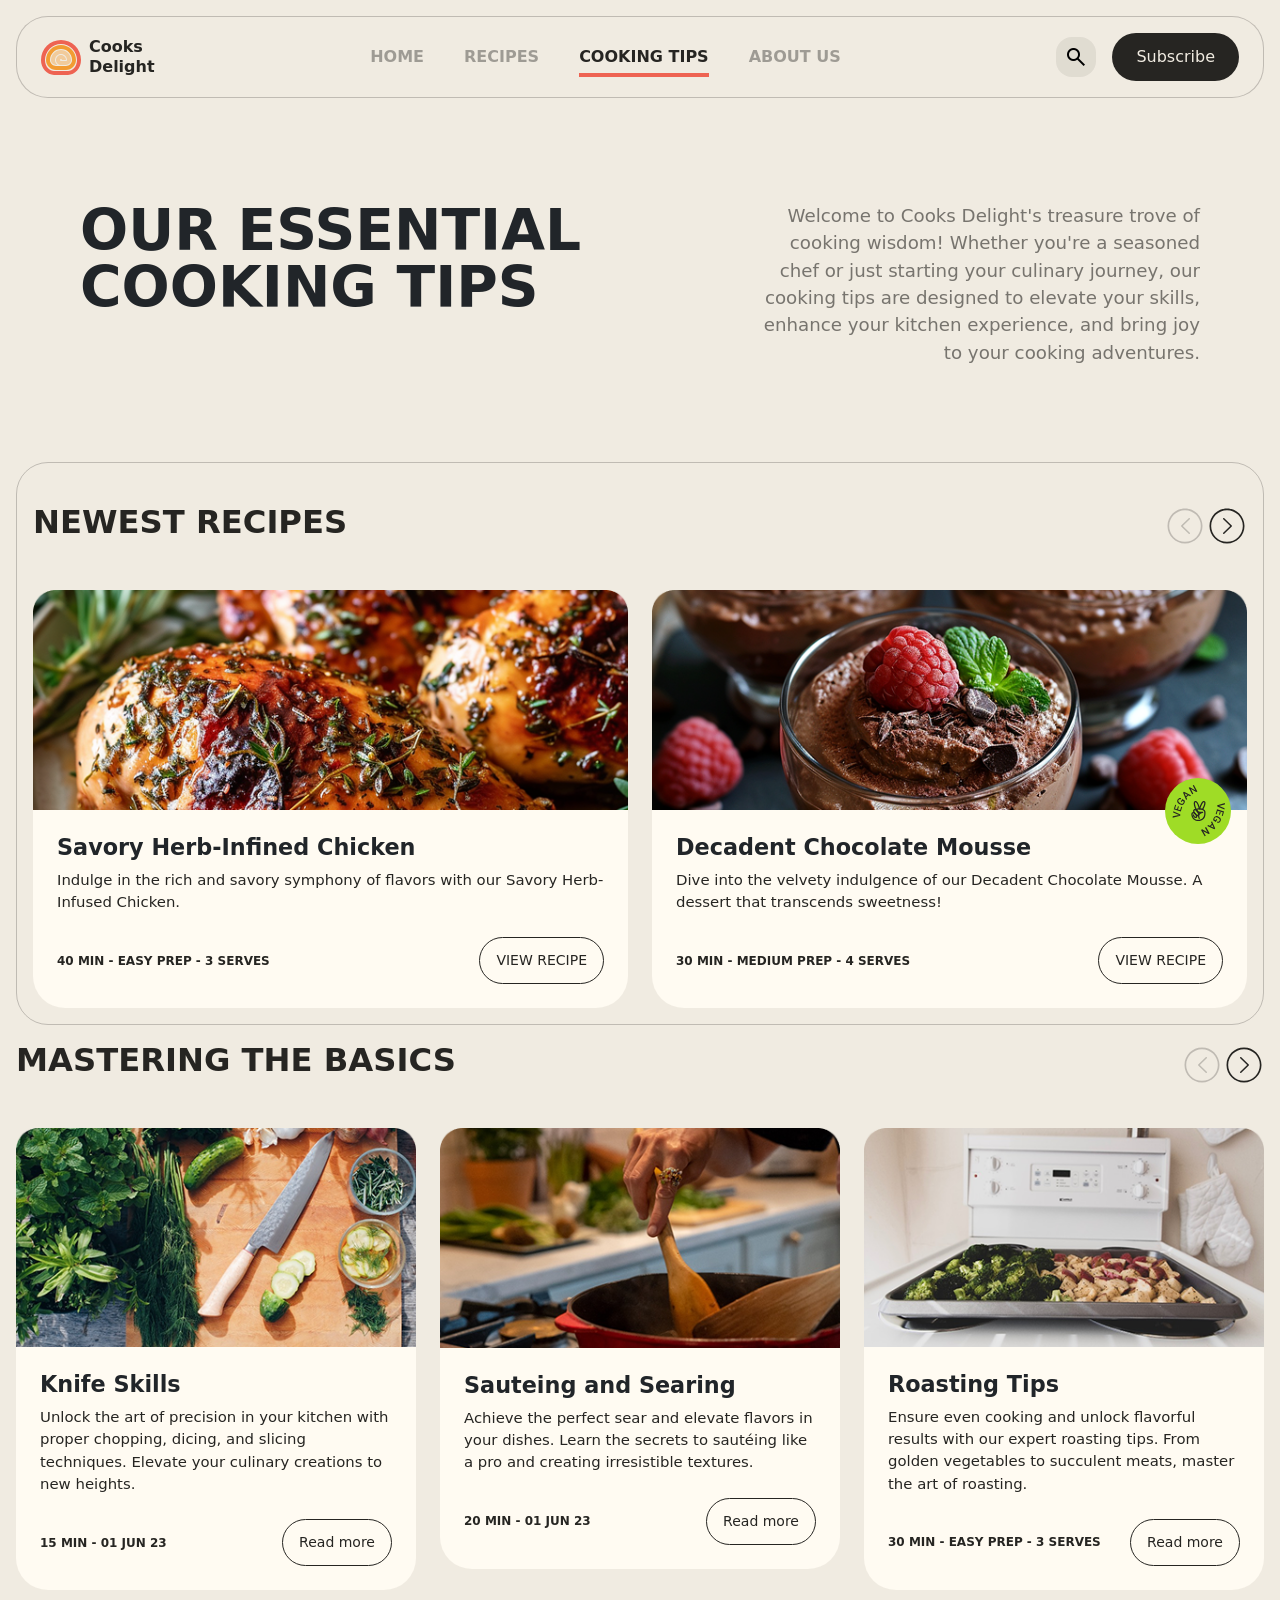
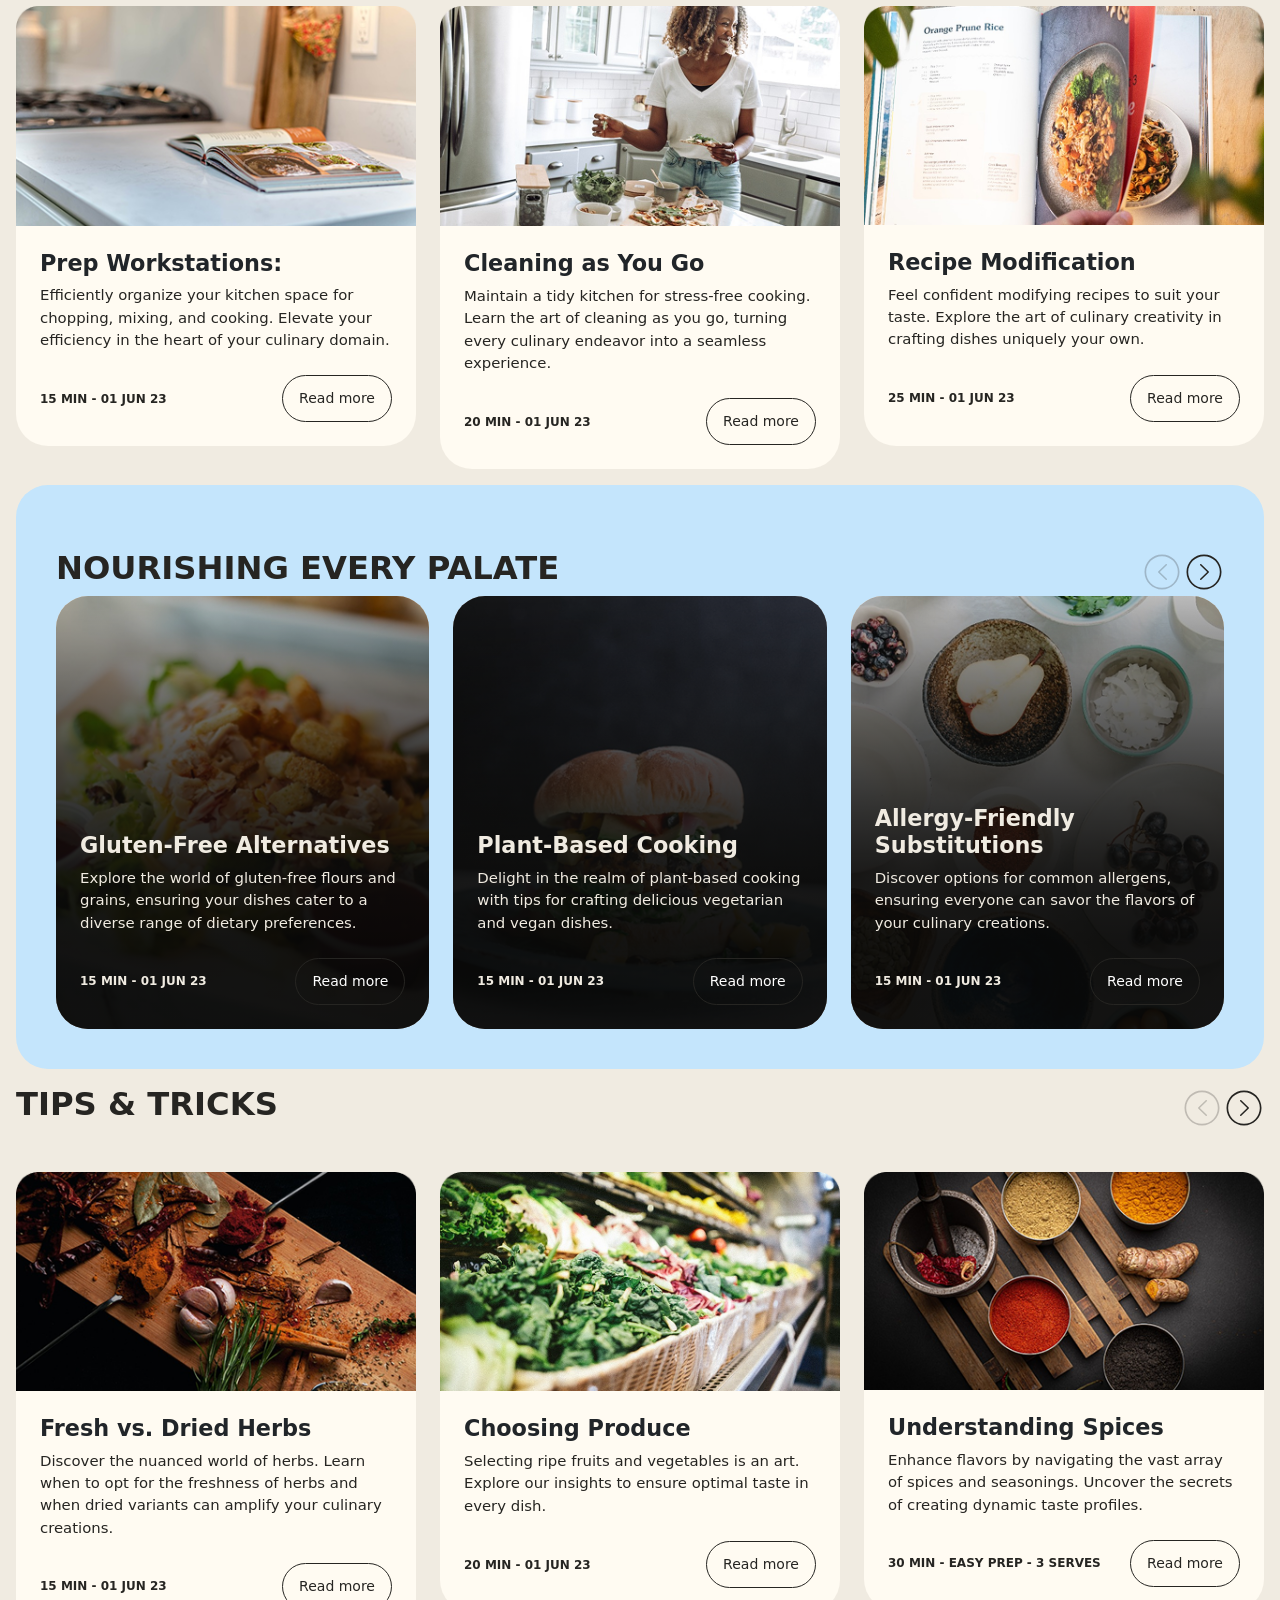
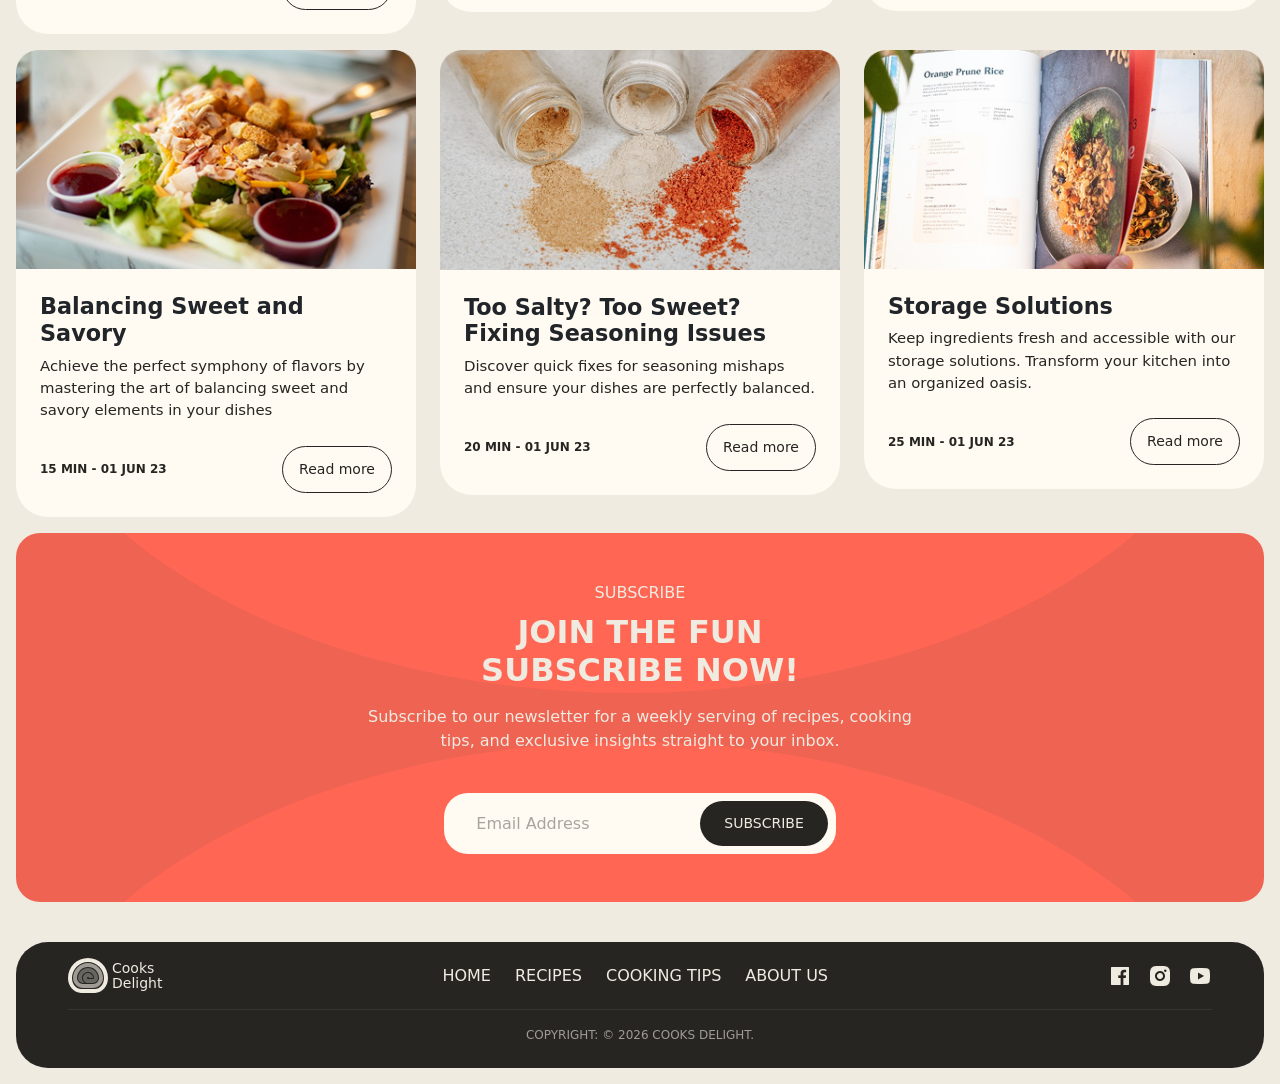
==== cookingtips.html @ 8708dc74 "Add cooking tips page" ====
<!doctype html>
<html lang="en">

<head>
    <meta charset="UTF-8" />
    <meta name="viewport" content="width=device-width, initial-scale=1.0" />
    <link rel="icon" href="img/logo.svg" type="image/x-icon" />
    <title>Cooks Delight</title>
    <link href="https://cdn.jsdelivr.net/npm/bootstrap@5.3.8/dist/css/bootstrap.min.css" rel="stylesheet"
        integrity="sha384-sRIl4kxILFvY47J16cr9ZwB07vP4J8+LH7qKQnuqkuIAvNWLzeN8tE5YBujZqJLB" crossorigin="anonymous" />
    <link
        href="https://fonts.googleapis.com/css2?family=Material+Symbols+Outlined:wght,FILL@100..700,0..1&amp;display=swap"
        rel="stylesheet" />
    <link
        href="https://fonts.googleapis.com/css2?family=Material+Symbols+Outlined:wght,FILL@100..700,0..1&amp;display=swap"
        rel="stylesheet" />
    <link rel="stylesheet" href="css/style.css" />
</head>

<body>
    <header class="position-sticky w-100 top-0 p-3">
        <div class="mobile-nav d-lg-none">
            <div class="mobile-menu d-lg-none">
                <div class="mobile-menu-body">
                    <nav class="w-100">
                        <ul class="p-0">
                            <li>
                                <a href="index.html" class="text-uppercase">Home</a>
                            </li>
                            <li>
                                <a href="recipes.html" class="text-uppercase">Recipes</a>
                            </li>
                            <li>
                                <a href="cookingtips.html" class="text-uppercase active">Cooking tips</a>
                            </li>
                            <li>
                                <a href="aboutus.html" class="text-uppercase">About us</a>
                            </li>
                        </ul>
                    </nav>
                    <div class="d-flex justify-content-center align-items-center gap-3">
                        <button class="btn-mobile d-flex justify-content-center align-items-center">
                            <span class="material-symbols-outlined"> search </span>
                        </button>
                        <button class="btn-mobile sub d-flex justify-content-center align-items-center">
                            Subscribe
                        </button>
                    </div>
                    <div class="link-wrapper d-flex align-items-center justify-content-center gap-3">
                        <a href="#">
                            <img src="img/facebook.png" alt="Facebook" />
                        </a>
                        <a href="#">
                            <img src="img/instagram.png" alt="Instagram" />
                        </a>
                        <a href="#">
                            <img src="img/youtube.png" alt="Youtube" />
                        </a>
                    </div>
                </div>
            </div>
        </div>
        <div class="desktop-menu mx-auto">
            <div class="container-fluid py-3 px-4">
                <nav class="d-flex align-items-center justify-content-between">
                    <div class="d-flex gap-2 align-items-center justify-content-center">
                        <img src="img/Logo.svg" alt="Cooks Delight logo" />
                        <span class="fw-bold lh-sm">Cooks <br />Delight</span>
                    </div>
                    <div class="d-none d-lg-flex justify-content-center align-items-center">
                        <ul class="d-flex gap-4 m-0 p-0 fs-6 fw-bold">
                            <li>
                                <a href="index.html" class="text-uppercase">Home</a>
                            </li>
                            <li>
                                <a href="recipes.html" class="text-uppercase">Recipes</a>
                            </li>
                            <li>
                                <a href="cookingtips.html" class="text-uppercase active">Cooking tips</a>
                            </li>
                            <li>
                                <a href="aboutus.html" class="text-uppercase">About us</a>
                            </li>
                        </ul>
                    </div>
                    <div class="d-none d-lg-flex gap-3 align-items-center justify-content-center">
                        <button class="btn-light d-flex justify-content-center align-items-center">
                            <span class="material-symbols-outlined"> search </span>
                        </button>
                        <button class="btn-sub d-flex justify-content-center align-items-center">
                            Subscribe
                        </button>
                    </div>
                    <div class="mobile-nav d-lg-none d-flex align-items-center">
                        <button id="menu-mobile-button"
                            class="btn-light d-flex align-items-center justify-content-center fs-6 fw-medium">
                            <span class="material-symbols-outlined"> menu </span>
                        </button>
                    </div>
                </nav>
            </div>
        </div>
    </header>

    <main class="p-3">

        <section class="hero-alt mx-auto">
            <div class="alt-content">
                <div class="row gap-3 gap-lg-0">
                    <div class="col-12 col-lg-7">
                        <h1 class="text-uppercase">Our Essential<br> Cooking Tips</h1>
                    </div>
                    <div class="col-12 col-lg-5">
                        <p class="text-lg-end">Welcome to Cooks Delight's treasure trove of cooking wisdom! Whether you're a seasoned chef or just starting your culinary journey, our cooking tips are designed to elevate your skills, enhance your kitchen experience, and bring joy to your cooking adventures.</p>
                    </div>
                </div>
            </div>
        </section>

        <section class="featured mx-auto">
            <div class="featured-content d-flex flex-column">
                <div class="header">
                    <h2 class="text-uppercase fw-bold">Newest recipes</h2>
                    <div class="controlls">
                        <button>
                            <img src="img/Arrow Left.svg" alt="Prev">
                        </button>
                        <button>
                            <img src="img/Arrow Right.svg" alt="Next">
                        </button>
                    </div>
                </div>
                <div class="row gap-3 gap-lg-0">
                    <div class="col-12 col-lg-6">
                        <article class="card border-0">
                            <img src="img/Savory Herb-Infused Chicken.png" class="card-img-top"
                                alt="Savory Herb-Infined Chicken">
                            <div class="card-body p-4 d-flex flex-column">
                                <h3 class="card-title fw-bold mb-2">
                                    Savory Herb-Infined Chicken
                                </h3>
                                <p class="card-text mb-4">
                                    Indulge in the rich and savory symphony of flavors with our Savory Herb-Infused
                                    Chicken.
                                </p>
                                <div
                                    class="mt-auto d-flex flex-column flex-lg-row gap-3 gap-lg-0 justify-content-between align-items-center">
                                    <span class="fw-bold text-uppercase">40 MIN - EASY PREP - 3 SERVES</span>
                                    <a href="#" class="px-3 py-1.5 fw-medium transition">VIEW RECIPE</a>
                                </div>
                            </div>
                        </article>
                    </div>
                    <div class="col-12 col-lg-6">
                        <article class="card border-0">
                            <img src="img/Decadent Chocolate Mousse.png" class="card-img-top"
                                alt="Decadent Chocolate Mousse">
                            <div class="vegan position-absolute d-flex align-items-center justify-content-center">
                                <img src="img/vegan-tag.svg" alt="Vegan">
                            </div>
                            <div class="card-body p-4 d-flex flex-column">
                                <h3 class="card-title fw-bold mb-2">
                                    Decadent Chocolate Mousse
                                </h3>
                                <p class="card-text mb-4">
                                    Dive into the velvety indulgence of our Decadent Chocolate Mousse. A dessert that
                                    transcends sweetness!
                                </p>
                                <div
                                    class="mt-auto d-flex flex-column flex-lg-row gap-3 gap-lg-0 justify-content-between align-items-center">
                                    <span class="fw-bold text-uppercase">30 MIN - MEDIUM PREP - 4 SERVES</span>
                                    <a href="#" class="px-3 py-1.5 fw-medium transition">VIEW RECIPE</a>
                                </div>
                            </div>
                        </article>
                    </div>
                </div>
            </div>
        </section>

        <section class="cards mx-auto">
            <div class="cards-content d-flex flex-column">
                <div class="header ct">
                    <h2 class="text-uppercase fw-bold">Mastering the Basics</h2>
                    <div class="controlls">
                        <button>
                            <img src="img/Arrow Left.svg" alt="Prev">
                        </button>
                        <button>
                            <img src="img/Arrow Right.svg" alt="Next">
                        </button>
                    </div>
                </div>
                <div class="row gap-3 gap-lg-0 mb-3">
                    <div class="col-12 col-lg-4">
                        <article class="card border-0">
                            <img src="img/knife.png" class="card-img-top" alt="Knife Skills">
                            <div class="card-body p-4 d-flex flex-column">
                                <h3 class="card-title fw-bold mb-2">
                                    Knife Skills
                                </h3>
                                <p class="card-text mb-4">
                                    Unlock the art of precision in your kitchen with proper chopping, dicing, and
                                    slicing techniques. Elevate your culinary creations to new heights.
                                </p>
                                <div
                                    class="mt-auto d-flex flex-column flex-lg-row gap-3 gap-lg-0 justify-content-between align-items-center">
                                    <span class="fw-bold text-uppercase">15 min - 01 JUN 23 </span>
                                    <a href="#" class="px-3 py-1.5 fw-medium transition">Read more</a>
                                </div>
                            </div>
                        </article>
                    </div>
                    <div class="col-12 col-lg-4">
                        <article class="card border-0">
                            <img src="img/Sauteing and Searing.png" class="card-img-top" alt="Sauteing and Searing">
                            <div class="card-body p-4 d-flex flex-column">
                                <h3 class="card-title fw-bold mb-2">
                                    Sauteing and Searing
                                </h3>
                                <p class="card-text mb-4">
                                    Achieve the perfect sear and elevate flavors in your dishes. Learn the secrets to
                                    sautéing like a pro and creating irresistible textures.
                                </p>
                                <div
                                    class="mt-auto d-flex flex-column flex-lg-row gap-3 gap-lg-0 justify-content-between align-items-center">
                                    <span class="fw-bold text-uppercase">20 min - 01 JUN 23 </span>
                                    <a href="#" class="px-3 py-1.5 fw-medium transition">Read more</a>
                                </div>
                            </div>
                        </article>
                    </div>
                    <div class="col-12 col-lg-4">
                        <article class="card border-0">
                            <img src="img/Roasting Tips.png" class="card-img-top" alt="Roasting Tips">
                            <div class="card-body p-4 d-flex flex-column">
                                <h3 class="card-title fw-bold mb-2">
                                    Roasting Tips
                                </h3>
                                <p class="card-text mb-4">
                                    Ensure even cooking and unlock flavorful results with our expert roasting tips. From
                                    golden vegetables to succulent meats, master the art of roasting.
                                </p>
                                <div
                                    class="mt-auto d-flex flex-column flex-lg-row gap-3 gap-lg-0 justify-content-between align-items-center">
                                    <span class="fw-bold text-uppercase">30 Min - easy prep - 3 serves</span>
                                    <a href="#" class="px-3 py-1.5 fw-medium transition">Read more</a>
                                </div>
                            </div>
                        </article>
                    </div>
                </div>
                <div class="row gap-3 gap-lg-0">
                    <div class="col-12 col-lg-4">
                        <article class="card border-0">
                            <img src="img/Prep Workstations.png" class="card-img-top" alt="Prep Workstations">
                            <div class="card-body p-4 d-flex flex-column">
                                <h3 class="card-title fw-bold mb-2">
                                    Prep Workstations:
                                </h3>
                                <p class="card-text mb-4">
                                    Efficiently organize your kitchen space for chopping, mixing, and cooking. Elevate
                                    your efficiency in the heart of your culinary domain.
                                </p>
                                <div
                                    class="mt-auto d-flex flex-column flex-lg-row gap-3 gap-lg-0 justify-content-between align-items-center">
                                    <span class="fw-bold text-uppercase">15 min - 01 JUN 23 </span>
                                    <a href="#" class="px-3 py-1.5 fw-medium transition">Read more</a>
                                </div>
                            </div>
                        </article>
                    </div>
                    <div class="col-12 col-lg-4">
                        <article class="card border-0">
                            <img src="img/Cleaning as You Go.png" class="card-img-top" alt="Cleaning as You Go">
                            <div class="card-body p-4 d-flex flex-column">
                                <h3 class="card-title fw-bold mb-2">
                                    Cleaning as You Go
                                </h3>
                                <p class="card-text mb-4">
                                    Maintain a tidy kitchen for stress-free cooking. Learn the art of cleaning as you
                                    go, turning every culinary endeavor into a seamless experience.
                                </p>
                                <div
                                    class="mt-auto d-flex flex-column flex-lg-row gap-3 gap-lg-0 justify-content-between align-items-center">
                                    <span class="fw-bold text-uppercase">20 min - 01 JUN 23</span>
                                    <a href="#" class="px-3 py-1.5 fw-medium transition">Read more</a>
                                </div>
                            </div>
                        </article>
                    </div>
                    <div class="col-12 col-lg-4">
                        <article class="card border-0">
                            <img src="img/Recipe Modification.png" class="card-img-top" alt="Recipe Modification">
                            <div class="card-body p-4 d-flex flex-column">
                                <h3 class="card-title fw-bold mb-2">
                                    Recipe Modification
                                </h3>
                                <p class="card-text mb-4">
                                    Feel confident modifying recipes to suit your taste. Explore the art of culinary
                                    creativity in crafting dishes uniquely your own.
                                </p>
                                <div
                                    class="mt-auto d-flex flex-column flex-lg-row gap-3 gap-lg-0 justify-content-between align-items-center">
                                    <span class="fw-bold text-uppercase">25 min - 01 JUN 23</span>
                                    <a href="#" class="px-3 py-1.5 fw-medium transition">Read more</a>
                                </div>
                            </div>
                        </article>
                    </div>
                </div>
            </div>
        </section>

        <section class="nourishing mx-auto">
            <div class="nourishing-content d-flex flex-column">
                <div class="header ct">
                    <h2 class="text-uppercase fw-bold">Nourishing Every Palate</h2>
                    <div class="controlls">
                        <button>
                            <img src="img/Arrow Left.svg" alt="Prev">
                        </button>
                        <button>
                            <img src="img/Arrow Right.svg" alt="Next">
                        </button>
                    </div>
                </div>
                <div class="row gap-3 gap-lg-0">
                    <div class="col-12 col-lg-4">
                        <article class="card border-0 overflow-hidden">

                            <img src="img/Gluten-Free Alternatives.png" class="card-img h-100 w-100 object-fit-cover"
                                alt="Gluten-Free Alternatives">

                            <div class="position-absolute top-0 start-0 w-100 h-100"
                                style="background: linear-gradient(180deg, rgba(0,0,0,0.2) 0%, rgba(0,0,0,0.75) 80%);">
                            </div>

                            <div class="card-img-overlay p-4 d-flex flex-column justify-content-end"
                                style="z-index: 2;">

                                <h3 class="card-title fw-bold mb-2">
                                    Gluten-Free Alternatives
                                </h3>

                                <p class="card-text mb-4">
Explore the world of gluten-free flours and grains, ensuring your dishes cater to a diverse range of dietary preferences.
                                </p>

                                <div
                                    class="d-flex flex-column flex-lg-row gap-3 gap-lg-0 justify-content-between align-items-center w-100">
                                    <span class="fw-bold text-uppercase">
                                        15 min - 01 JUN 23
                                    </span>
                                    <a href="#" class="btn rounded-pill px-3 py-1.5 fw-medium text-white">
                                        Read more
                                    </a>
                                </div>

                            </div>
                        </article>
                    </div>
                    <div class="col-12 col-lg-4">
                        <article class="card border-0 overflow-hidden">

                            <img src="img/Plant-Based Cooking.png" class="card-img h-100 w-100 object-fit-cover"
                                alt="Plant-Based Cooking">

                            <div class="position-absolute top-0 start-0 w-100 h-100"
                                style="background: linear-gradient(180deg, rgba(0,0,0,0.2) 0%, rgba(0,0,0,0.75) 80%);">
                            </div>

                            <div class="card-img-overlay p-4 d-flex flex-column justify-content-end"
                                style="z-index: 2;">

                                <h3 class="card-title fw-bold mb-2">
                                    Plant-Based Cooking
                                </h3>

                                <p class="card-text mb-4">
Delight in the realm of plant-based cooking with tips for crafting delicious vegetarian and vegan dishes.
                                </p>

                                <div
                                    class="d-flex flex-column flex-lg-row gap-3 gap-lg-0 justify-content-between align-items-center w-100">
                                    <span class="fw-bold text-uppercase">
                                        15 min - 01 JUN 23
                                    </span>
                                    <a href="#" class="btn rounded-pill px-3 py-1.5 fw-medium text-white">
                                        Read more
                                    </a>
                                </div>

                            </div>
                        </article>
                    </div>
                    <div class="col-12 col-lg-4">
                        <article class="card border-0 overflow-hidden">

                            <img src="img/Allergy-Friendly Substitutions.png" class="card-img h-100 w-100 object-fit-cover"
                                alt="Allergy-Friendly Substitutions">

                            <div class="position-absolute top-0 start-0 w-100 h-100"
                                style="background: linear-gradient(180deg, rgba(0,0,0,0.2) 0%, rgba(0,0,0,0.75) 80%);">
                            </div>

                            <div class="card-img-overlay p-4 d-flex flex-column justify-content-end"
                                style="z-index: 2;">

                                <h3 class="card-title fw-bold mb-2">
                                    Allergy-Friendly Substitutions
                                </h3>

                                <p class="card-text mb-4">
Discover options for common allergens, ensuring everyone can savor the flavors of your culinary creations.
                                </p>

                                <div
                                    class="d-flex flex-column flex-lg-row gap-3 gap-lg-0 justify-content-between align-items-center w-100">
                                    <span class="fw-bold text-uppercase">
                                        15 min - 01 JUN 23
                                    </span>
                                    <a href="#" class="btn rounded-pill px-3 py-1.5 fw-medium text-white">
                                        Read more
                                    </a>
                                </div>

                            </div>
                        </article>
                    </div>
                </div>
            </div>
        </section>

        <section class="cards mx-auto">
            <div class="cards-content d-flex flex-column">
                <div class="header ct">
                    <h2 class="text-uppercase fw-bold">TIps & tricks</h2>
                    <div class="controlls">
                        <button>
                            <img src="img/Arrow Left.svg" alt="Prev">
                        </button>
                        <button>
                            <img src="img/Arrow Right.svg" alt="Next">
                        </button>
                    </div>
                </div>
                <div class="row gap-3 gap-lg-0 mb-3">
                    <div class="col-12 col-lg-4">
                        <article class="card border-0">
                            <img src="img/Fresh vs Dried Herbs.png" class="card-img-top" alt="Fresh vs. Dried Herbs">
                            <div class="card-body p-4 d-flex flex-column">
                                <h3 class="card-title fw-bold mb-2">
                                    Fresh vs. Dried Herbs
                                </h3>
                                <p class="card-text mb-4">
                                    Discover the nuanced world of herbs. Learn when to opt for the freshness of herbs
                                    and when dried variants can amplify your culinary creations.
                                </p>
                                <div
                                    class="mt-auto d-flex flex-column flex-lg-row gap-3 gap-lg-0 justify-content-between align-items-center">
                                    <span class="fw-bold text-uppercase">15 min - 01 JUN 23</span>
                                    <a href="#" class="px-3 py-1.5 fw-medium transition">Read more</a>
                                </div>
                            </div>
                        </article>
                    </div>
                    <div class="col-12 col-lg-4">
                        <article class="card border-0">
                            <img src="img/Choosing Produce.png" class="card-img-top" alt="Choosing Produce">
                            <div class="card-body p-4 d-flex flex-column">
                                <h3 class="card-title fw-bold mb-2">
                                    Choosing Produce
                                </h3>
                                <p class="card-text mb-4">
                                    Selecting ripe fruits and vegetables is an art. Explore our insights to ensure
                                    optimal taste in every dish.
                                </p>
                                <div
                                    class="mt-auto d-flex flex-column flex-lg-row gap-3 gap-lg-0 justify-content-between align-items-center">
                                    <span class="fw-bold text-uppercase">20 min - 01 JUN 23 </span>
                                    <a href="#" class="px-3 py-1.5 fw-medium transition">Read more</a>
                                </div>
                            </div>
                        </article>
                    </div>
                    <div class="col-12 col-lg-4">
                        <article class="card border-0">
                            <img src="img/Understanding Spices.png" class="card-img-top" alt="Understanding Spices">
                            <div class="card-body p-4 d-flex flex-column">
                                <h3 class="card-title fw-bold mb-2">
                                    Understanding Spices
                                </h3>
                                <p class="card-text mb-4">
                                    Enhance flavors by navigating the vast array of spices and seasonings. Uncover the
                                    secrets of creating dynamic taste profiles.
                                </p>
                                <div
                                    class="mt-auto d-flex flex-column flex-lg-row gap-3 gap-lg-0 justify-content-between align-items-center">
                                    <span class="fw-bold text-uppercase">30 Min - easy prep - 3 serves</span>
                                    <a href="#" class="px-3 py-1.5 fw-medium transition">Read more</a>
                                </div>
                            </div>
                        </article>
                    </div>
                </div>
                <div class="row gap-3 gap-lg-0">
                    <div class="col-12 col-lg-4">
                        <article class="card border-0">
                            <img src="img/Balancing Sweet and Savory.png" class="card-img-top"
                                alt="Balancing Sweet and Savory">
                            <div class="card-body p-4 d-flex flex-column">
                                <h3 class="card-title fw-bold mb-2">
                                    Balancing Sweet and Savory
                                </h3>
                                <p class="card-text mb-4">
                                    Achieve the perfect symphony of flavors by mastering the art of balancing sweet and
                                    savory elements in your dishes
                                </p>
                                <div
                                    class="mt-auto d-flex flex-column flex-lg-row gap-3 gap-lg-0 justify-content-between align-items-center">
                                    <span class="fw-bold text-uppercase">15 min - 01 JUN 23 </span>
                                    <a href="#" class="px-3 py-1.5 fw-medium transition">Read more</a>
                                </div>
                            </div>
                        </article>
                    </div>
                    <div class="col-12 col-lg-4">
                        <article class="card border-0">
                            <img src="img/Too Salty.png" class="card-img-top"
                                alt="Too Salty? Too Sweet? Fixing Seasoning Issues">
                            <div class="card-body p-4 d-flex flex-column">
                                <h3 class="card-title fw-bold mb-2">
                                    Too Salty? Too Sweet? Fixing Seasoning Issues
                                </h3>
                                <p class="card-text mb-4">
                                    Discover quick fixes for seasoning mishaps and ensure your dishes are perfectly
                                    balanced.
                                </p>
                                <div
                                    class="mt-auto d-flex flex-column flex-lg-row gap-3 gap-lg-0 justify-content-between align-items-center">
                                    <span class="fw-bold text-uppercase">20 min - 01 JUN 23</span>
                                    <a href="#" class="px-3 py-1.5 fw-medium transition">Read more</a>
                                </div>
                            </div>
                        </article>
                    </div>
                    <div class="col-12 col-lg-4">
                        <article class="card border-0">
                            <img src="img/Recipe Modification.png" class="card-img-top" alt="Storage Solutions">
                            <div class="card-body p-4 d-flex flex-column">
                                <h3 class="card-title fw-bold mb-2">
                                    Storage Solutions
                                </h3>
                                <p class="card-text mb-4">
                                    Keep ingredients fresh and accessible with our storage solutions. Transform your
                                    kitchen into an organized oasis.
                                </p>
                                <div
                                    class="mt-auto d-flex flex-column flex-lg-row gap-3 gap-lg-0 justify-content-between align-items-center">
                                    <span class="fw-bold text-uppercase">25 min - 01 JUN 23</span>
                                    <a href="#" class="px-3 py-1.5 fw-medium transition">Read more</a>
                                </div>
                            </div>
                        </article>
                    </div>
                </div>
            </div>
        </section>

        <section class="cta mx-auto">
            <div class="cta-content">
                <div class="mx-auto py-5">
                    <div class="row gap-4">
                        <div class="col-12">
                            <div class="d-flex flex-column gap-2 text-center">
                                <span class="text-uppercase">Subscribe</span>
                                <h2 class="text-uppercase fw-bold">Join the fun<br>subscribe now!</h2>
                                <p>Subscribe to our newsletter for a weekly serving of recipes, cooking<br> tips, and
                                    exclusive insights
                                    straight to your inbox.</p>
                            </div>
                        </div>
                        <div class="col-12 d-flex justify-content-center align-items-center">
                            <form class="cta-input">
                                <input type="email" placeholder="Email Address">
                                <button class="text-uppercase">Subscribe</button>
                            </form>
                        </div>
                    </div>
                </div>
            </div>
        </section>
    </main>

    <footer class="w-100 p-3 bottom-0">
        <div class="footer-content mx-auto">
            <div class="container-fluid">
                <div class="row gap-3">
                    <div class="col-12">
                        <div
                            class="footer-upper d-flex flex-column flex-md-row py-3 align-items-center justify-content-between">
                            <div class="d-flex align-items-center justify-content-center gap-1">
                                <img src="img/Logo_gray.svg" alt="">
                                <span class="logo-text">
                                    Cooks<br>Delight
                                </span>
                            </div>
                            <nav>
                                <ul class="d-flex flex-column flex-md-row gap-3 gap-md-4 m-0 p-0 fs-6 fw-medium">
                                    <li>
                                        <a href="index.html" class="text-uppercase">Home</a>
                                    </li>
                                    <li>
                                        <a href="recipes.html" class="text-uppercase">Recipes</a>
                                    </li>
                                    <li>
                                        <a href="cookingtips.html" class="text-uppercase">Cooking tips</a>
                                    </li>
                                    <li>
                                        <a href="aboutus.html" class="text-uppercase">About us</a>
                                    </li>
                                </ul>
                            </nav>
                            <div class="media d-flex justify-content-center align-items-center gap-3">
                                <img src="img/facebook.png" alt="Facebook">
                                <img src="img/instagram.png" alt="Instagram">
                                <img src="img/youtube.png" alt="Youtube">
                            </div>
                        </div>
                    </div>
                    <div class="col-12 d-flex align-items-center justify-content-center">
                        <span class="copy">COPYRIGHT: &copy; 2026 COOKS DELIGHT.</span>
                    </div>
                </div>
            </div>
        </div>
    </footer>

    <script src="js/main.js"></script>
</body>

</html>
---- css/style.css ----
:root {
  --background: #f0ebe1;
  --dark: #262522;
  --primary1: #9fdc26;
  --primary2: #f29c33;
  --primary3: #ee6352;
  --primary4: #c4e5fc;
  --light: #fffbf2;
}

body {
  background-color: var(--background);
}

a {
  text-decoration: none;
  color: var(--dark);
}

li {
  list-style: none;
}

header {
  z-index: 999999;
}

#menu-mobile-button .bar {
  transition: transform 0.4s cubic-bezier(0.4, 0, 0.2, 1), opacity 0.3s ease;
  transform-origin: 12px 12px;
}

.mobile-menu {
  display: block;
  position: absolute;
  left: 1rem;
  right: 1rem;
  z-index: 9998;
  max-width: 1312px;
  margin-inline: auto;
  background-color: var(--dark);
  border-radius: 0 0 32px 32px;
  height: auto;
  top: calc(100% - 1rem);
  transform: translateY(-100%);
  opacity: 0;
  pointer-events: none;
  transition: transform 300ms cubic-bezier(0.4, 0, 0.2, 1), opacity 300ms ease;
}
.mobile-menu .mobile-menu-body {
  overflow-y: auto;
  position: relative;
  display: flex;
  flex-direction: column;
  align-items: center;
  height: auto;
  padding: 1rem;
  gap: 40px;
  width: 100%;
}
.mobile-menu .mobile-menu-body li {
  padding-inline: 8px;
  padding-block: 16px;
  border-bottom: 1px solid rgba(255, 251, 242, 0.16);
}
.mobile-menu .mobile-menu-body a {
  color: var(--background);
}
.mobile-menu .mobile-menu-body a.active, .mobile-menu .mobile-menu-body a:hover {
  color: var(--primary3);
}
.mobile-menu .mobile-menu-body .btn-mobile {
  color: var(--background);
  border: none;
  background-color: rgba(255, 251, 242, 0.16);
  border-radius: 16px;
  padding: 8px;
}
.mobile-menu .mobile-menu-body .btn-mobile.sub {
  padding-inline: 24px;
  padding-block: 10px;
  border-radius: 24px;
}

.mobile-open .desktop-menu {
  background-color: var(--dark);
  color: var(--background);
  border-radius: 32px 32px 0 0;
}
.mobile-open .desktop-menu button {
  color: var(--background);
}
.mobile-open .mobile-menu {
  transform: translateY(0);
  opacity: 1;
  pointer-events: auto;
}
.mobile-open #menu-mobile-button {
  background-color: rgba(255, 251, 242, 0.16);
  stroke: var(--primary2);
}

.desktop-menu {
  z-index: 9999;
  position: relative;
  max-width: 1312px;
  color: var(--dark);
  background-color: var(--background);
  border: 1px solid rgba(38, 37, 34, 0.24);
  border-radius: 32px;
  transition-property: all;
  transition-timing-function: cubic-bezier(0.4, 0, 0.2, 1);
  transition-duration: 150ms;
}
.desktop-menu li a {
  padding: 8px;
  opacity: 40%;
  display: inline-block;
  position: relative;
  transition-property: all;
  transition-timing-function: cubic-bezier(0.4, 0, 0.2, 1);
  transition-duration: 150ms;
}
.desktop-menu li a.active, .desktop-menu li a:hover {
  opacity: 100%;
}
.desktop-menu li a.active::after, .desktop-menu li a:hover::after {
  content: "";
  position: absolute;
  left: 8px;
  right: 8px;
  bottom: 0;
  height: 4px;
  background-color: var(--primary3);
}
.desktop-menu .btn-light {
  border: none;
  background-color: rgba(38, 37, 34, 0.08);
  border-radius: 16px;
  padding: 8px;
  stroke: var(--dark);
}
.desktop-menu .btn-sub {
  background-color: var(--dark);
  padding-block: 12px;
  padding-inline: 24px;
  color: var(--background);
  border-radius: 24px;
  border: none;
}

section {
  max-width: 1312px;
  padding-block: 8px;
}

button {
  transition-property: all;
  transition-timing-function: cubic-bezier(0.4, 0, 0.2, 1);
  transition-duration: 150ms;
}
button:hover {
  opacity: 0.9;
}
button:active {
  transform: translateY(1px);
}

ul {
  padding: 0;
  margin: 0;
}

footer .footer-content {
  max-width: 1312px;
  background-color: var(--dark);
  padding-inline: 40px;
  padding-bottom: 24px;
  border-radius: 32px;
}
@media all and (width < 768px) {
  footer .footer-content {
    padding-inline: 24px;
    padding-bottom: 24px;
  }
}
footer .footer-content .logo-text {
  font-size: 14px;
  line-height: 103%;
  color: var(--background);
}
footer .footer-content .media img {
  cursor: pointer;
}
footer .footer-content .footer-upper {
  border-bottom: 1px solid rgba(240, 235, 225, 0.08);
}
@media all and (width < 768px) {
  footer .footer-content .footer-upper {
    gap: 24px;
  }
}
footer .footer-content .copy {
  color: rgba(240, 235, 225, 0.6);
  font-size: 12px;
}
@media all and (width < 768px) {
  footer .footer-content nav {
    width: 100%;
  }
}
@media all and (width < 768px) {
  footer .footer-content nav ul li {
    padding-bottom: 12px;
    border-bottom: 1px solid rgba(240, 235, 225, 0.24);
  }
  footer .footer-content nav ul li:last-child {
    border-bottom: none;
  }
}
footer .footer-content nav ul li a {
  color: var(--background);
  transition-property: all;
  transition-timing-function: cubic-bezier(0.4, 0, 0.2, 1);
  transition-duration: 150ms;
}
footer .footer-content nav ul li a:hover {
  color: var(--primary3);
}

.cta .cta-content {
  background-color: var(--primary3);
  border-radius: 24px;
  color: var(--background);
  position: relative;
  overflow: hidden;
  z-index: 1;
}
.cta .cta-content::after, .cta .cta-content::before {
  content: "";
  position: absolute;
  width: 100%;
  height: 772px;
  background-color: #FF6653;
  border-radius: 50%;
  left: -10px;
  z-index: -1;
}
@media all and (width < 768px) {
  .cta .cta-content::after, .cta .cta-content::before {
    height: 389px;
  }
}
.cta .cta-content::before {
  top: -612px;
}
@media all and (width < 768px) {
  .cta .cta-content::before {
    top: -212px;
  }
}
.cta .cta-content::after {
  bottom: -612px;
}
@media all and (width < 768px) {
  .cta .cta-content::after {
    bottom: -212px;
  }
}
@media all and (width < 768px) {
  .cta .cta-content {
    padding-inline: 1rem;
    padding-block: 64px;
  }
}
.cta .cta-content .cta-input {
  border-radius: 24px;
  background-color: var(--light);
  padding: 8px;
  display: flex;
  align-items: center;
  justify-content: space-between;
}
@media all and (width < 768px) {
  .cta .cta-content .cta-input {
    flex-direction: column;
    padding: 0;
    gap: 8px;
    background-color: transparent;
    width: 100%;
  }
}
.cta .cta-content .cta-input input {
  flex-grow: 1;
  border: none;
  background: transparent;
  padding-inline: 24px;
  line-height: 24px;
}
.cta .cta-content .cta-input input::-moz-placeholder {
  color: rgba(38, 37, 34, 0.4);
}
.cta .cta-content .cta-input input::placeholder {
  color: rgba(38, 37, 34, 0.4);
}
.cta .cta-content .cta-input input:focus {
  outline: none;
}
@media all and (width < 768px) {
  .cta .cta-content .cta-input input {
    width: 100%;
    padding-block: 12px;
    padding-inline: 24px;
    background-color: var(--background);
    border-radius: 24px;
  }
}
.cta .cta-content .cta-input button {
  border: none;
  border-radius: 24px;
  color: var(--background);
  background-color: var(--dark);
  padding-inline: 24px;
  padding-block: 12px;
  font-size: 14px;
}
@media all and (width < 768px) {
  .cta .cta-content .cta-input button {
    width: 100%;
    padding-block: 12px;
    padding-inline: 24px;
  }
}

.hero {
  background: url(../img/Hero_Section.png) no-repeat;
  background-position: cover;
  border-radius: 32px;
  color: var(--background);
}
.hero .hero-content {
  padding-block: 120px;
}
@media all and (width < 768px) {
  .hero .hero-content {
    padding-inline: 16px;
  }
}
.hero .hero-content h1 {
  font-size: clamp(2.375rem, 0.625rem + 3.6458vw, 5rem);
}
.hero .hero-content button {
  background-color: var(--primary2);
  border-radius: 24px;
  padding-inline: 24px;
  padding-block: 12px;
  color: var(--dark);
  font-size: 14px;
  border: none;
  outline: none;
}

.hero-alt .alt-content {
  padding: 64px;
}
@media all and (width < 768px) {
  .hero-alt .alt-content {
    padding-inline: 16px;
  }
}
.hero-alt .alt-content h1 {
  font-size: clamp(2.375rem, 0.625rem + 3.6458vw, 5rem);
  letter-spacing: -1%;
  font-weight: 800;
  line-height: 100%;
}
.hero-alt .alt-content p {
  font-size: clamp(1rem, 0.7917rem + 0.434vw, 1.3125rem);
  color: rgba(38, 37, 34, 0.6);
}

.explore .explore-content {
  background-color: var(--primary4);
  color: var(--dark);
  border-radius: 32px;
  padding: 40px;
}
@media all and (width < 768px) {
  .explore .explore-content {
    padding-inline: 24px;
  }
}
.explore .explore-content > div {
  align-items: stretch;
}
.explore .explore-content li {
  display: flex;
  align-items: center;
  justify-content: space-between;
  padding-block: 16px;
  border-bottom: 1px solid rgba(38, 37, 34, 0.16);
}
.explore .explore-content li p {
  margin: 0;
  font-size: clamp(1rem, 0.9167rem + 0.1736vw, 1.125rem);
  letter-spacing: 2%;
  font-weight: 600;
}
.explore .explore-content .text-wrapper {
  max-width: 494px;
  gap: 40px;
}
.explore .explore-content .text-wrapper span {
  background-color: var(--primary3);
  color: var(--background);
  padding-inline: 8px;
  padding-block: 4px;
  line-height: 16px;
  font-size: 14px;
  border-radius: 12px;
  width: -moz-fit-content;
  width: fit-content;
}
.explore .explore-content .text-wrapper h2 {
  font-size: clamp(1.625rem, 1.0417rem + 1.2153vw, 2.5rem);
}
.explore .explore-content .text-wrapper p {
  font-size: clamp(0.875rem, 0.7917rem + 0.1736vw, 1rem);
}
.explore .explore-content .text-wrapper button {
  border: 1px solid var(--dark);
  border-radius: 24px;
  background-color: transparent;
  outline: none;
  padding-inline: 24px;
  padding-block: 12px;
  width: -moz-fit-content;
  width: fit-content;
}
.explore .explore-content .text-wrapper button:hover {
  background-color: var(--dark);
  color: var(--primary4);
}

.featured .featured-content {
  padding-inline: 16px;
  padding-top: 40px;
  padding-bottom: 16px;
  border: 1px solid rgba(38, 37, 34, 0.24);
  border-radius: 32px;
  gap: 40px;
}
.featured .featured-content .header {
  display: flex;
  align-items: center;
  justify-content: space-between;
  flex-wrap: wrap;
}
.featured .featured-content .header h2 {
  color: var(--dark);
  font-size: clamp(1.625rem, 1.0417rem + 1.2153vw, 2.5rem);
}

.featured .controlls,
.cards .controlls,
.nourishing .controlls {
  display: flex;
  align-items: center;
  justify-content: center;
  gap: 2px;
}
.featured .controlls button,
.cards .controlls button,
.nourishing .controlls button {
  padding: 0;
  background: transparent;
  border: none;
  outline: none;
}
.featured .card,
.cards .card,
.nourishing .card {
  background-color: var(--light);
  border-radius: 32px;
  border: 1px solid rgba(38, 37, 34, 0.16);
}
.featured .card .vegan,
.cards .card .vegan,
.nourishing .card .vegan {
  top: clamp(45%, 0.7917rem + 0.1736vw, 40%);
  right: 16px;
}
@media all and (768px <= width < 1024px) {
  .featured .card .vegan,
  .cards .card .vegan,
  .nourishing .card .vegan {
    top: clamp(45%, 0.7917rem + 0.1736vw, 55%);
  }
}
@media all and (width < 768px) {
  .featured .card .vegan,
  .cards .card .vegan,
  .nourishing .card .vegan {
    top: clamp(25%, 0.7917rem + 0.1736vw, 90%);
  }
}
.featured .card h3,
.cards .card h3,
.nourishing .card h3 {
  font-size: clamp(1.3125rem, 1.1875rem + 0.2604vw, 1.5rem);
  line-height: 120%;
  letter-spacing: -1%;
}
.featured .card p,
.cards .card p,
.nourishing .card p {
  color: var(--dark);
  font-size: clamp(0.875rem, 0.7917rem + 0.1736vw, 1rem);
}
.featured .card span,
.cards .card span,
.nourishing .card span {
  font-size: 12px;
  color: var(--dark);
}
.featured .card a,
.cards .card a,
.nourishing .card a {
  border: 1px solid var(--dark);
  border-radius: 24px;
  background-color: transparent;
  outline: none;
  padding-inline: 24px;
  padding-block: 12px;
  font-size: 14px;
}
.featured .card a:hover,
.cards .card a:hover,
.nourishing .card a:hover {
  background-color: var(--dark);
  color: var(--light);
}
@media all and (width < 768px) {
  .featured .card a,
  .cards .card a,
  .nourishing .card a {
    width: 100%;
    text-align: center;
  }
}

.cards .cards-content .header {
  padding-bottom: 40px;
}
.cards .cards-content .header.ct {
  display: flex;
  align-items: center;
  justify-content: space-between;
  flex-wrap: wrap;
}
.cards .cards-content .header h2 {
  color: var(--dark);
  font-size: clamp(1.625rem, 1.0417rem + 1.2153vw, 2.5rem);
}
.cards .cards-content .header span {
  background-color: var(--primary3);
  color: var(--background);
  padding-inline: 8px;
  padding-block: 4px;
  line-height: 16px;
  font-size: 14px;
  border-radius: 12px;
  width: -moz-fit-content;
  width: fit-content;
}
.cards .cards-content .header p {
  font-size: clamp(0.875rem, 0.7917rem + 0.1736vw, 1rem);
}
.cards .cards-content .header .pills {
  display: flex;
  align-items: center;
  justify-content: center;
  gap: 16px;
}
.cards .cards-content .header .pills .pill {
  border-radius: 24px;
  padding-inline: 24px;
  padding-block: 12px;
  border: 1px solid rgba(38, 37, 34, 0.4);
  cursor: pointer;
}
.cards .cards-content .header .pills .pill:hover {
  border-color: var(--dark);
}
.cards .cards-content .header .pills .pill.active {
  border-color: var(--dark);
  background-color: var(--primary1);
}

.aboutus .aboutus-content {
  border: 1px solid rgba(38, 37, 34, 0.24);
  border-radius: 32px;
  padding: 14px;
}
.aboutus .aboutus-content img {
  border-radius: 24px;
}
.aboutus .aboutus-content h2 {
  color: var(--dark);
  font-size: clamp(1.625rem, 1.0417rem + 1.2153vw, 2.5rem);
}
.aboutus .aboutus-content span {
  background-color: var(--primary3);
  color: var(--background);
  padding-inline: 8px;
  padding-block: 4px;
  line-height: 16px;
  font-size: 14px;
  border-radius: 12px;
  width: -moz-fit-content;
  width: fit-content;
}
.aboutus .aboutus-content p {
  font-size: clamp(0.875rem, 0.7917rem + 0.1736vw, 1rem);
}
.aboutus .aboutus-content a {
  border: 1px solid var(--dark);
  border-radius: 24px;
  background-color: transparent;
  outline: none;
  padding-inline: 24px;
  padding-block: 12px;
  width: -moz-fit-content;
  width: fit-content;
}
.aboutus .aboutus-content a:hover {
  background-color: var(--dark);
  color: var(--primary4);
}

.nourishing .nourishing-content {
  background-color: var(--primary4);
  padding-inline: 40px;
  padding-bottom: 40px;
  padding-top: 64px;
  border-radius: 32px;
}
.nourishing .nourishing-content .header {
  display: flex;
  align-items: center;
  justify-content: space-between;
  flex-wrap: wrap;
}
.nourishing .nourishing-content .header h2 {
  color: var(--dark);
  font-size: clamp(1.625rem, 1.0417rem + 1.2153vw, 2.5rem);
}
.nourishing .nourishing-content .card h3, .nourishing .nourishing-content .card p, .nourishing .nourishing-content .card span {
  color: var(--background);
}/*# sourceMappingURL=style.css.map */
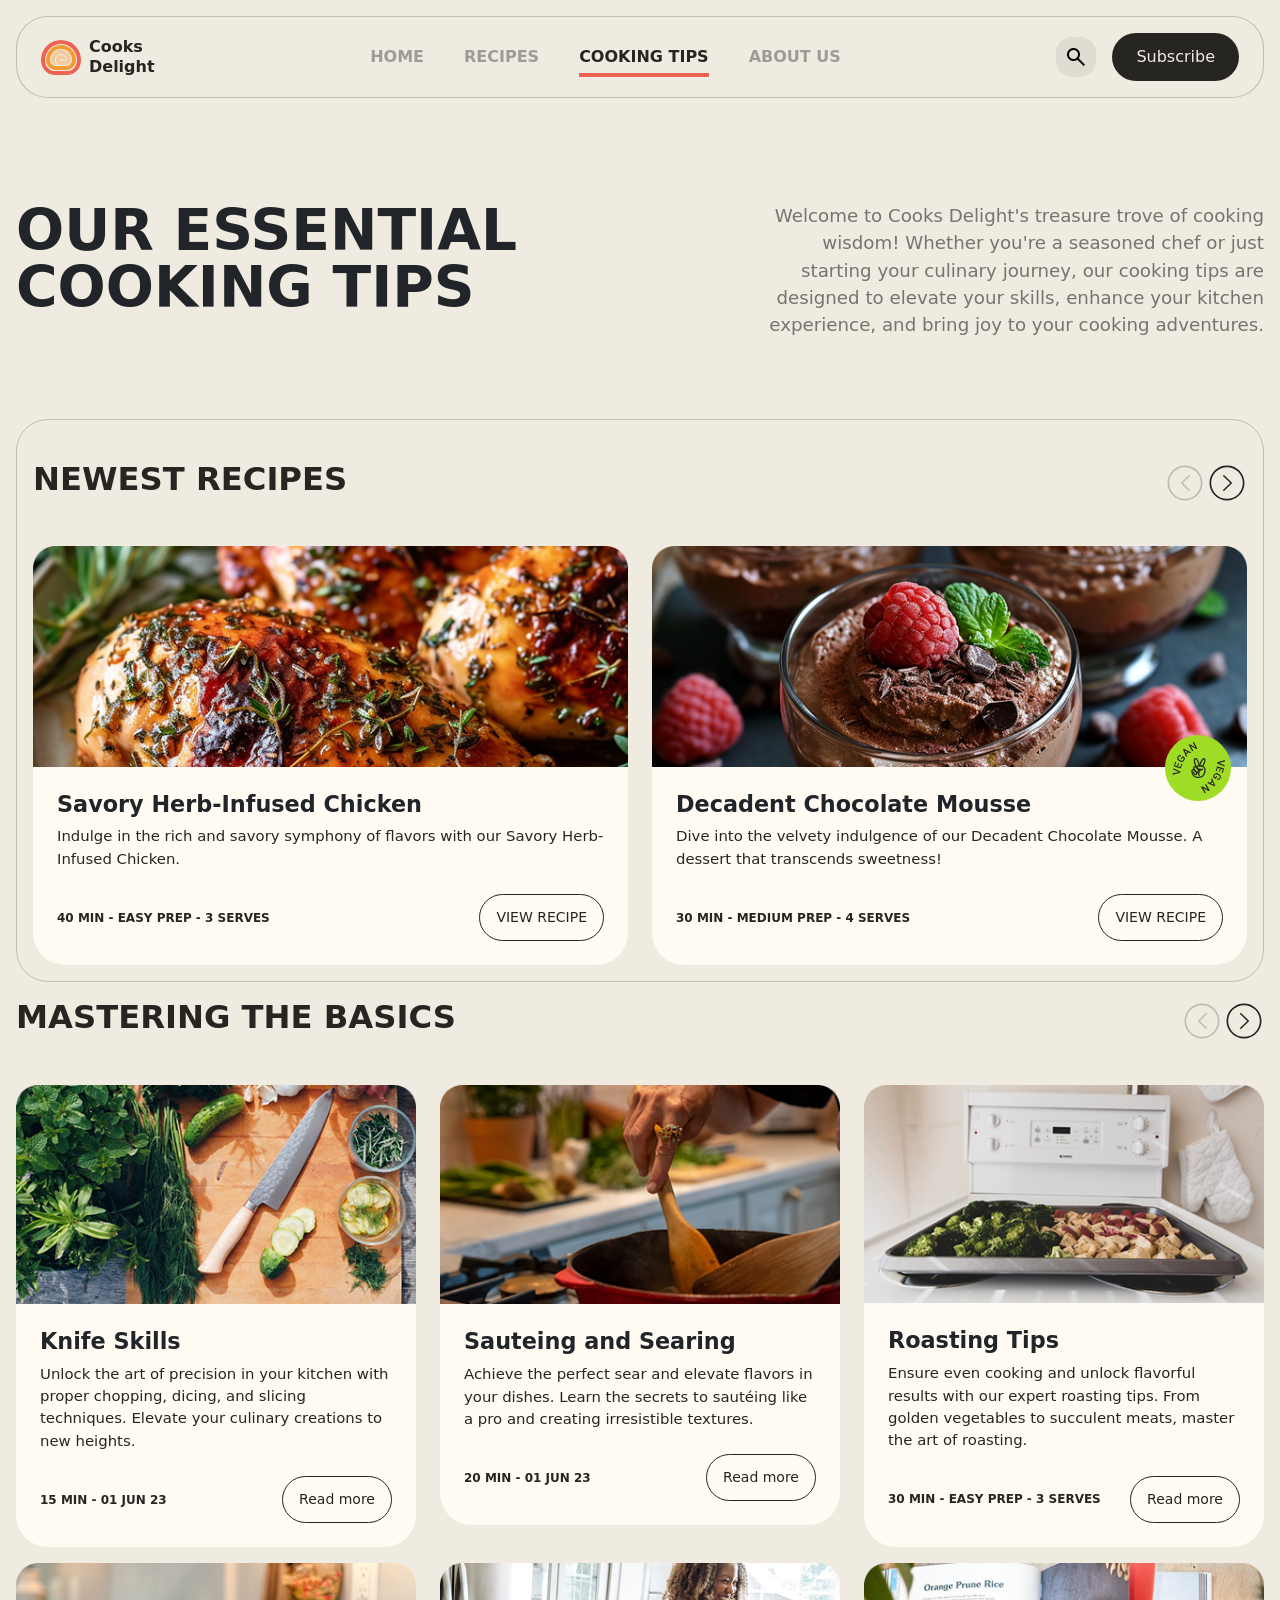
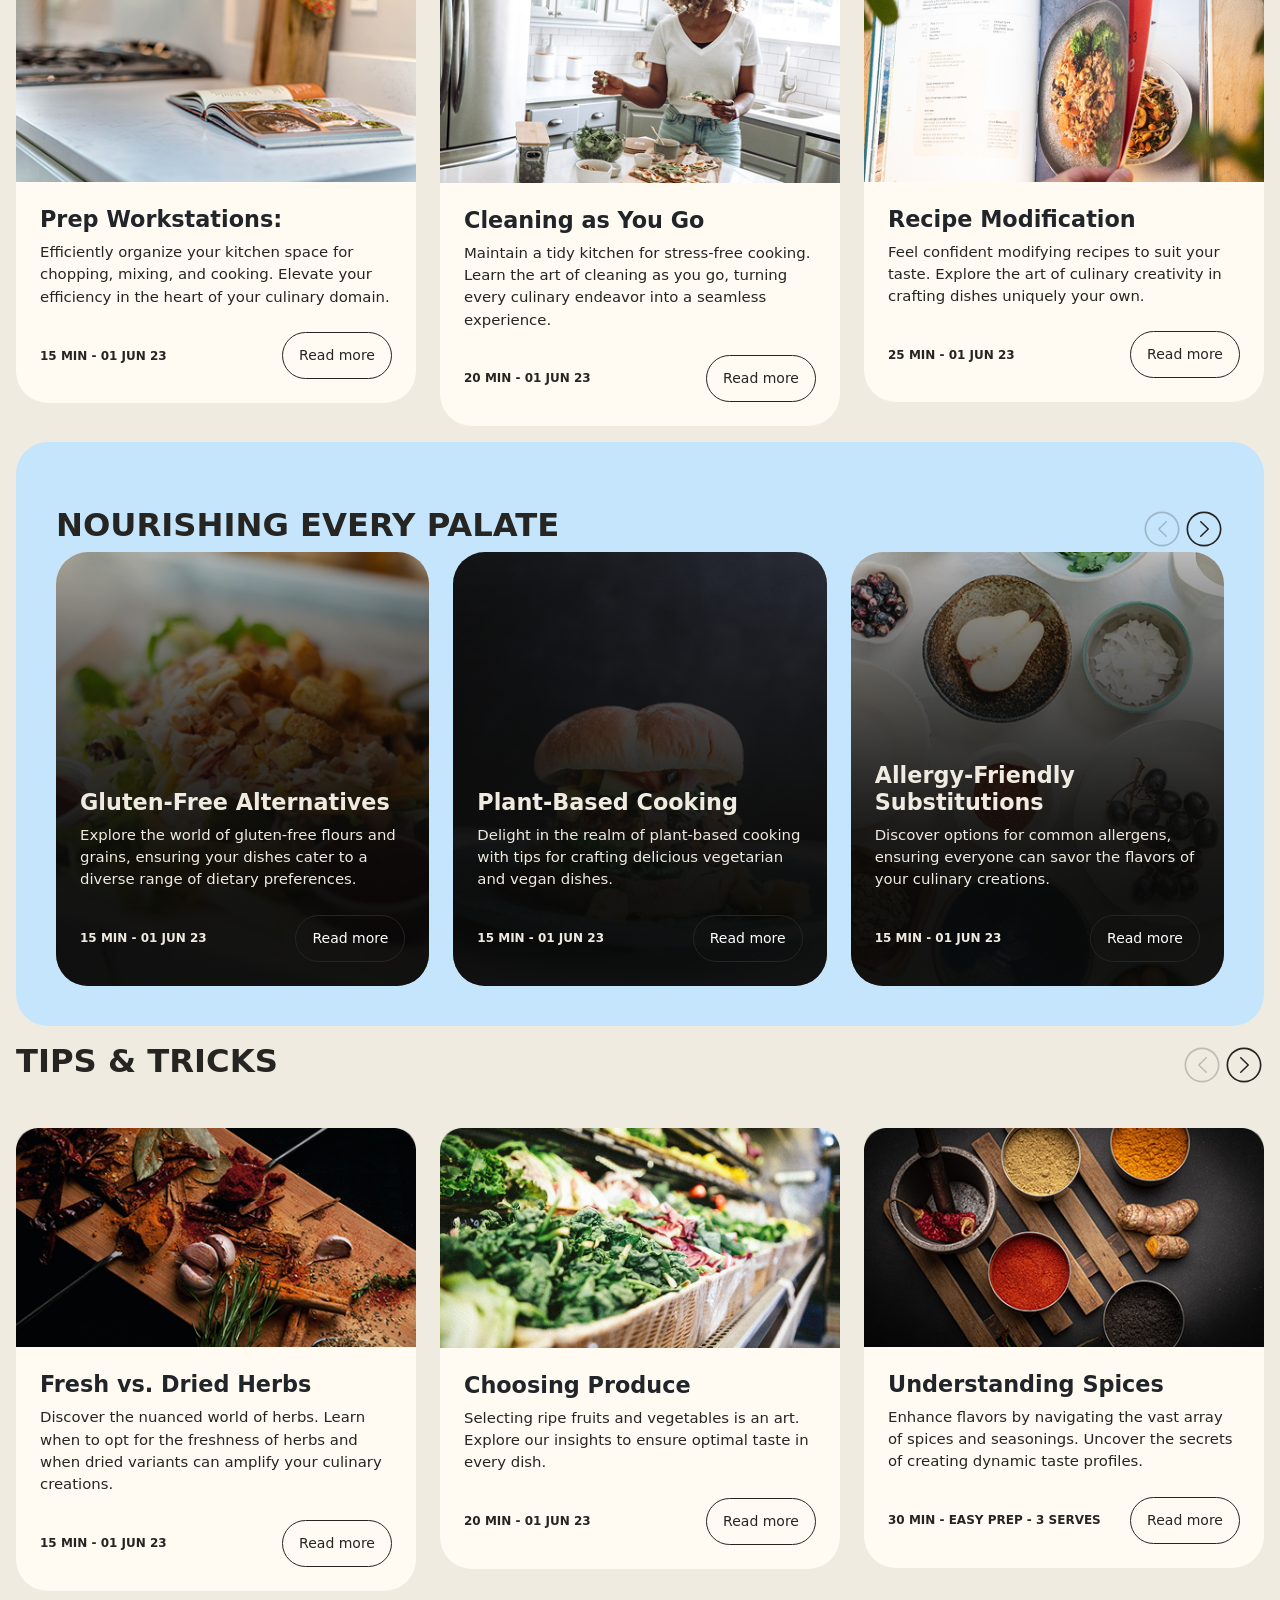
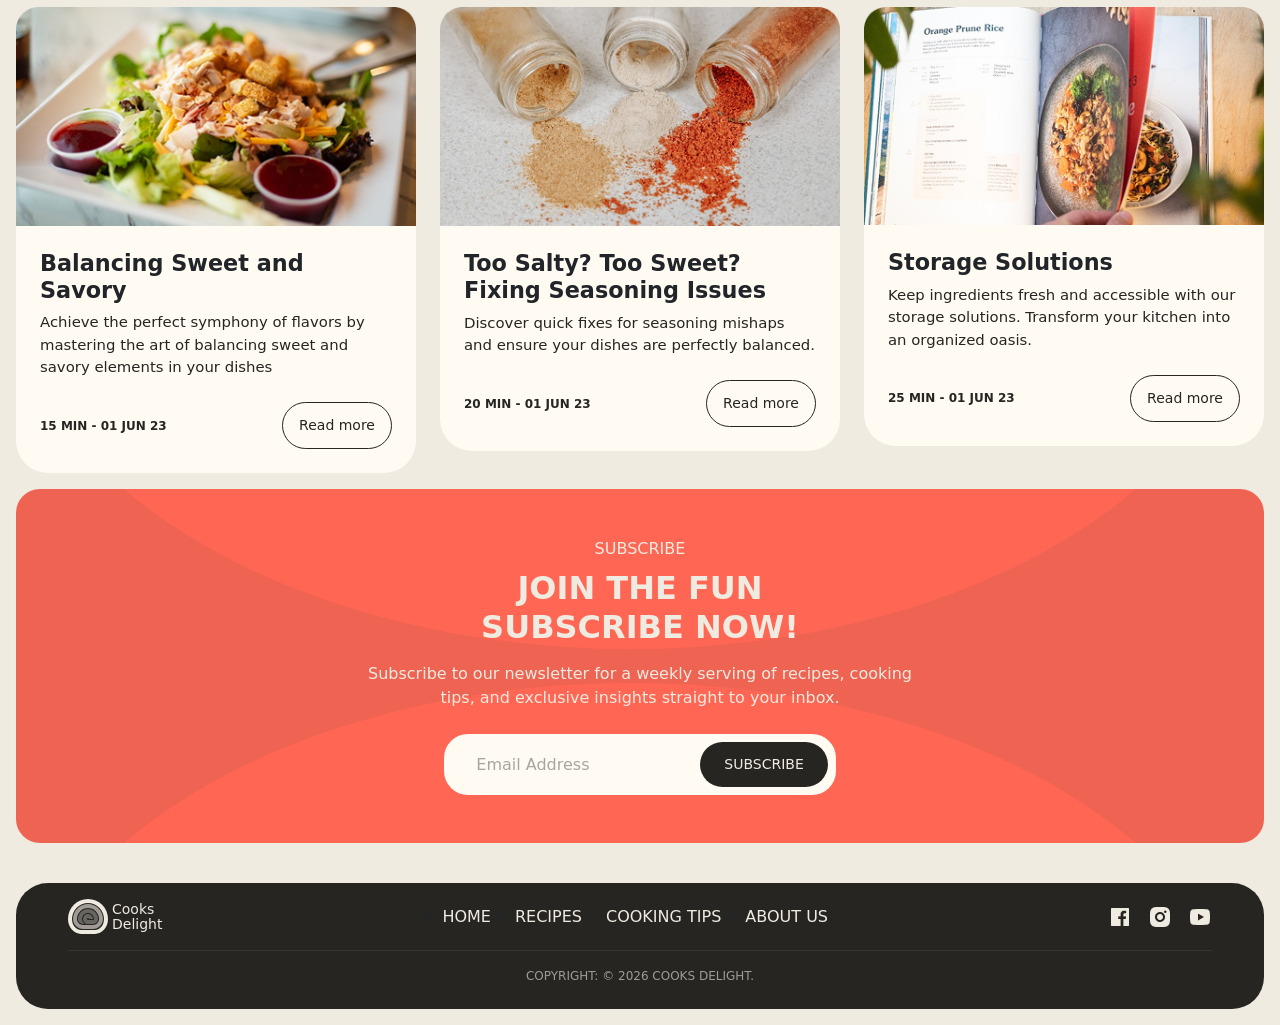
==== commit c123dda6: "Add about us, recipe pages and small fixes" ====
--- a/cookingtips.html
+++ b/cookingtips.html
@@ -94,7 +94,13 @@
                     <div class="mobile-nav d-lg-none d-flex align-items-center">
                         <button id="menu-mobile-button"
                             class="btn-light d-flex align-items-center justify-content-center fs-6 fw-medium">
-                            <span class="material-symbols-outlined"> menu </span>
+                            <svg viewBox="0 0 24 24" xmlns="http://www.w3.org/2000/svg" width="24" height="24" style="cursor:pointer">
+                                <g stroke-width="1.5" stroke-linecap="round">
+                                <line id="svg-top"    class="bar" x1="3" y1="6"  x2="21" y2="6"/>
+                                <line id="svg-middle" class="bar" x1="3" y1="12" x2="21" y2="12"/>
+                                <line id="svg-bottom" class="bar" x1="3" y1="18" x2="21" y2="18"/>
+                                </g>
+                            </svg>
                         </button>
                     </div>
                 </nav>
@@ -134,10 +140,10 @@
                     <div class="col-12 col-lg-6">
                         <article class="card border-0">
                             <img src="img/Savory Herb-Infused Chicken.png" class="card-img-top"
-                                alt="Savory Herb-Infined Chicken">
-                            <div class="card-body p-4 d-flex flex-column">
-                                <h3 class="card-title fw-bold mb-2">
-                                    Savory Herb-Infined Chicken
+                                alt="Savory Herb-Infused Chicken">
+                            <div class="card-body p-4 d-flex flex-column">
+                                <h3 class="card-title fw-bold mb-2">
+                                    Savory Herb-Infused Chicken
                                 </h3>
                                 <p class="card-text mb-4">
                                     Indulge in the rich and savory symphony of flavors with our Savory Herb-Infused
--- a/css/style.css
+++ b/css/style.css
@@ -17,12 +17,15 @@
   color: var(--dark);
 }
 
-li {
-  list-style: none;
+p {
+  margin-bottom: 0;
 }
 
 header {
   z-index: 999999;
+}
+header li {
+  list-style: none;
 }
 
 #menu-mobile-button .bar {
@@ -241,7 +244,7 @@
   position: absolute;
   width: 100%;
   height: 772px;
-  background-color: #FF6653;
+  background-color: #ff6653;
   border-radius: 50%;
   left: -10px;
   z-index: -1;
@@ -361,7 +364,7 @@
 }
 
 .hero-alt .alt-content {
-  padding: 64px;
+  padding-block: 64px;
 }
 @media all and (width < 768px) {
   .hero-alt .alt-content {
@@ -377,6 +380,28 @@
 .hero-alt .alt-content p {
   font-size: clamp(1rem, 0.7917rem + 0.434vw, 1.3125rem);
   color: rgba(38, 37, 34, 0.6);
+}
+.hero-alt .alt-content a {
+  font-size: 14px;
+  border-radius: 24px;
+  padding-inline: 24px;
+  padding-block: 12px;
+  background-color: var(--primary2);
+  color: var(--dark);
+  width: -moz-fit-content;
+  width: fit-content;
+}
+.hero-alt .alt-content a:hover {
+  opacity: 80%;
+}
+.hero-alt .alt-content a:active {
+  transform: translateY(1px);
+}
+.hero-alt .alt-content .text {
+  display: flex;
+  flex-direction: column;
+  gap: 40px;
+  align-self: flex-end;
 }
 
 .explore .explore-content {
@@ -655,6 +680,235 @@
   color: var(--dark);
   font-size: clamp(1.625rem, 1.0417rem + 1.2153vw, 2.5rem);
 }
-.nourishing .nourishing-content .card h3, .nourishing .nourishing-content .card p, .nourishing .nourishing-content .card span {
-  color: var(--background);
+.nourishing .nourishing-content .card h3,
+.nourishing .nourishing-content .card p,
+.nourishing .nourishing-content .card span {
+  color: var(--background);
+}
+
+.about .about-content {
+  border: 1px solid rgba(38, 37, 34, 0.24);
+  border-radius: 32px;
+  padding: 16px;
+  gap: 64px;
+  display: flex;
+  flex-direction: column;
+}
+.about .about-content .follow {
+  display: flex;
+  align-items: center;
+  justify-content: space-between;
+  padding-inline: 24px;
+  padding-block: 12px;
+  border: 1px solid var(--dark);
+  border-radius: 24px;
+}
+.about .about-content .follow img {
+  cursor: pointer;
+}
+.about .about-content .message {
+  display: flex;
+  flex-direction: column;
+  gap: 16px;
+  padding-inline: 24px;
+  padding-top: 16px;
+}
+.about .about-content .message h2 {
+  font-size: clamp(1.625rem, 1.0417rem + 1.2153vw, 2.5rem);
+  color: var(--dark);
+  letter-spacing: 1%;
+  font-weight: 700;
+}
+.about .about-content .message p {
+  font-size: clamp(0.875rem, 0.7917rem + 0.1736vw, 1rem);
+  color: rgba(51, 51, 51, 0.8);
+  line-height: 140%;
+  letter-spacing: 1%;
+}
+.about .about-content .message img {
+  width: -moz-min-content;
+  width: min-content;
+}
+
+.recipe .recipe-content {
+  border: 1px solid rgba(38, 37, 34, 0.24);
+  border-radius: 32px;
+  display: flex;
+  flex-direction: column;
+  padding-inline: 40px;
+  padding-block: 64px;
+  gap: 40px;
+}
+@media all and (width < 768px) {
+  .recipe .recipe-content {
+    padding-inline: 16px;
+    padding-bottom: 40px;
+  }
+}
+.recipe .recipe-content .header {
+  display: flex;
+  flex-direction: column;
+  gap: 40px;
+}
+.recipe .recipe-content .header img {
+  border-radius: 24px;
+  -o-object-fit: cover;
+     object-fit: cover;
+  min-height: 480px;
+}
+.recipe .recipe-content .header h1 {
+  color: var(--dark);
+  font-weight: 800;
+  font-size: clamp(2.375rem, 0.625rem + 3.6458vw, 5rem);
+}
+.recipe .recipe-content .header .tag {
+  background-color: var(--primary3);
+  color: var(--background);
+  padding-inline: 8px;
+  padding-block: 4px;
+  line-height: 16px;
+  font-size: 14px;
+  border-radius: 12px;
+  width: -moz-fit-content;
+  width: fit-content;
+}
+.recipe .recipe-content .header .message {
+  color: rgba(38, 37, 34, 0.6);
+  font-size: clamp(0.875rem, 0.7917rem + 0.1736vw, 1rem);
+  max-width: 648px;
+}
+.recipe .recipe-content .header .items {
+  display: flex;
+  align-items: center;
+  justify-content: center;
+  flex-wrap: wrap;
+}
+.recipe .recipe-content .header .items > div {
+  display: flex;
+  align-items: center;
+  justify-content: center;
+  gap: 8px;
+  color: var(--dark);
+  --gap: 24px;
+}
+@media all and (width < 379px) {
+  .recipe .recipe-content .header .items > div {
+    --gap: 12px ;
+  }
+}
+.recipe .recipe-content .header .items > div p {
+  font-size: 18px;
+  font-weight: 600;
+  letter-spacing: 2%;
+  line-height: 100%;
+  text-transform: uppercase;
+}
+.recipe .recipe-content .header .items > div:first-child {
+  padding-right: var(--gap);
+}
+.recipe .recipe-content .header .items > div:nth-child(2) {
+  padding-right: var(--gap);
+}
+.recipe .recipe-content .header .items > div:not(:first-child)::before {
+  content: "";
+  background-color: var(--dark);
+  border-radius: 100%;
+  height: 4px;
+  width: 4px;
+  margin-right: var(--gap);
+}
+.recipe .recipe-content .recipe-info {
+  gap: 40px;
+}
+.recipe .recipe-content .recipe-info p, .recipe .recipe-content .recipe-info strong {
+  font-size: clamp(0.875rem, 0.7917rem + 0.1736vw, 1rem);
+  line-height: 140%;
+  letter-spacing: 1%;
+  color: rgba(51, 51, 51, 0.8);
+}
+.recipe .recipe-content .recipe-info strong {
+  color: var(--dark);
+}
+.recipe .recipe-content .recipe-info h2 {
+  font-size: clamp(1.3125rem, 1.1875rem + 0.2604vw, 1.5rem);
+  letter-spacing: -1%;
+  line-height: 120%;
+  font-weight: 700;
+  color: var(--dark);
+}
+.recipe .recipe-content .recipe-info h3 {
+  font-size: clamp(1rem, 0.9167rem + 0.1736vw, 1.125rem);
+  letter-spacing: 2%;
+  font-weight: 600;
+  color: var(--primary3);
+  text-transform: uppercase;
+}
+.recipe .recipe-content .recipe-info span {
+  color: var(--primary3);
+  text-decoration: underline;
+}
+.recipe .recipe-content .recipe-info .follow {
+  display: flex;
+  align-items: center;
+  justify-content: center;
+  gap: 48px;
+  padding-inline: 24px;
+  padding-block: 12px;
+  border-radius: 24px;
+  border: 1px solid var(--dark);
+  width: -moz-min-content;
+  width: min-content;
+}
+.recipe .recipe-content .recipe-info .follow p {
+  font-size: 12px;
+  line-height: 120%;
+  font-weight: 500;
+  letter-spacing: 1%;
+  color: var(--dark);
+}
+.recipe .recipe-content .recipe-info .follow > div {
+  gap: 12px;
+}
+.recipe .recipe-content .recipe-info .follow img {
+  cursor: pointer;
+}
+.recipe .recipe-content .recipe-info .author img {
+  max-height: 120px;
+  max-width: 120px;
+}
+.recipe .recipe-content .recipe-info .author > div {
+  gap: 12px;
+}
+.recipe .recipe-content .recipe-info .author a {
+  padding-inline: 24px;
+  padding-block: 12px;
+  border-radius: 24px;
+  border: 1px solid var(--dark);
+  font-size: 14px;
+  font-weight: 500;
+  width: -moz-fit-content;
+  width: fit-content;
+}
+.recipe .recipe-content .recipe-info .info {
+  padding-inline: 16px;
+  padding-bottom: 16px;
+  padding-top: 40px;
+}
+.recipe .recipe-content .recipe-info .info > div {
+  width: auto;
+  display: flex;
+  flex-direction: column;
+  gap: 16px;
+  padding-inline: 16px;
+  padding-block: 24px;
+  border-radius: 24px;
+  background-color: var(--light);
+  border: 1px solid rgba(38, 37, 34, 0.24);
+}
+.recipe .recipe-content .recipe-info .info > div ul {
+  padding-left: 16px;
+}
+.recipe .recipe-content .recipe-info .info > div ul p {
+  font-size: clamp(1rem, 0.7917rem + 0.434vw, 1.3125rem);
+  color: var(--dark);
 }/*# sourceMappingURL=style.css.map */
